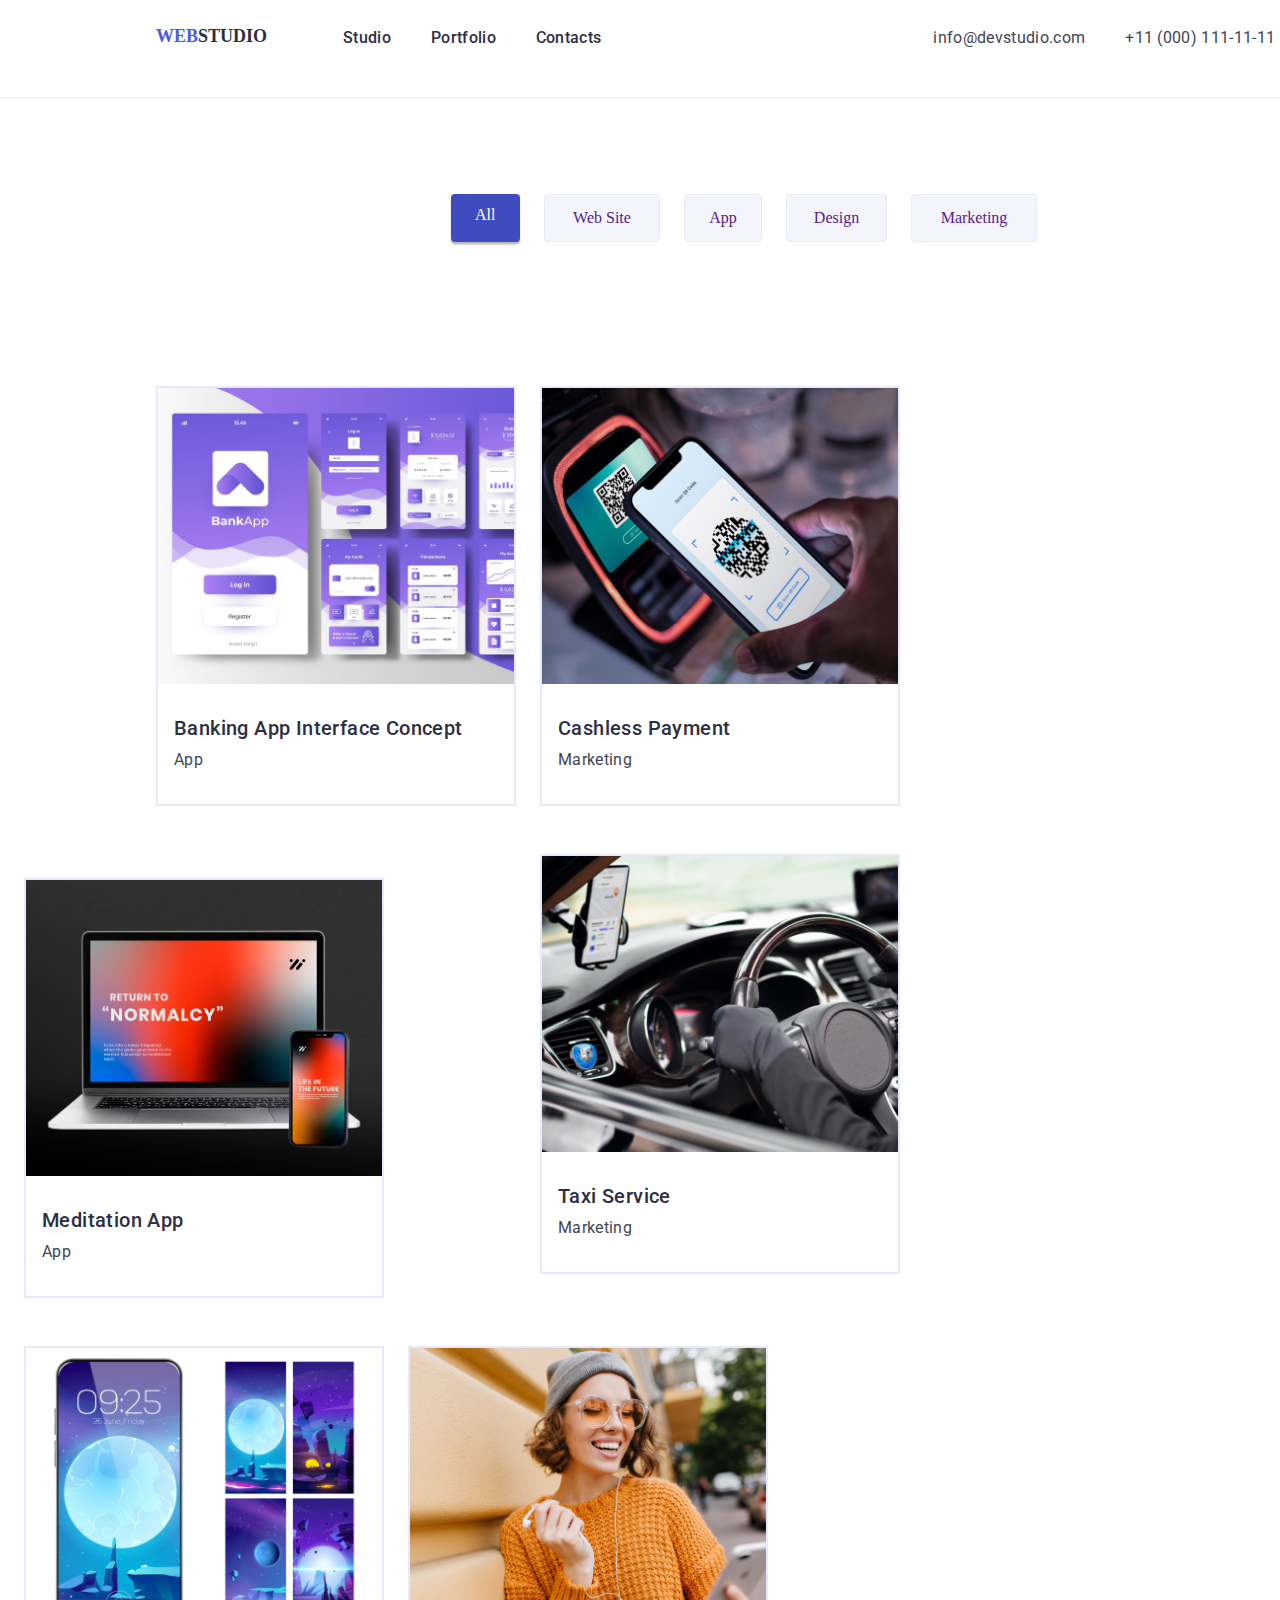
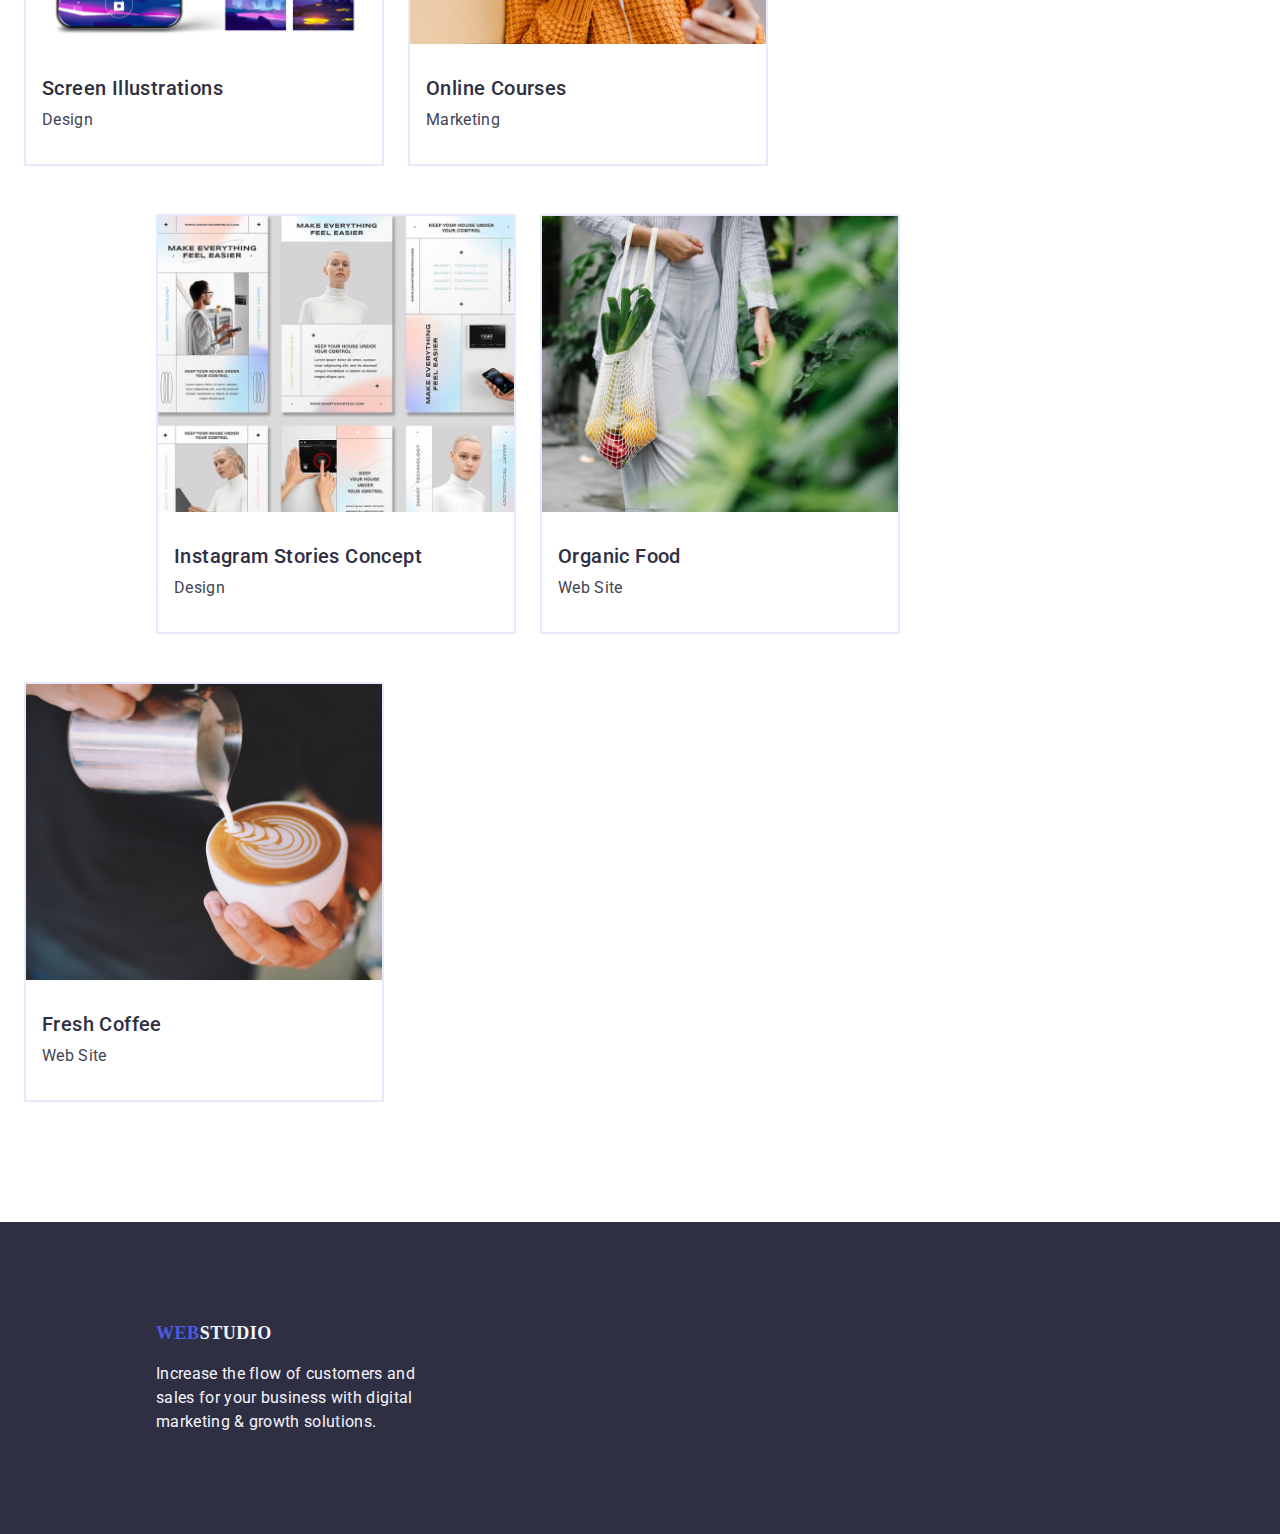
==== portfolio.html @ 9c075575 "w" ====
<!DOCTYPE html>
<html lang="en">
  <head>
    <meta charset="UTF-8" />
    <meta http-equiv="X-UA-Compatible" content="IE=edge" />
    <meta name="viewport" content="width=device-width, initial-scale=1.0" />
    <link rel="stylesheet" href="dropToNormal.css" />
    <link rel="stylesheet" href="style.css" />
    <link rel="preconnect" href="https://fonts.googleapis.com">
    <link rel="preconnect" href="https://fonts.gstatic.com" crossorigin>
    <link href="https://fonts.googleapis.com/css2?family=Roboto:wght@400;700&display=swap" rel="stylesheet">

    <title>Portfolio</title>
  </head>
  <body>
    <header>
      <nav class="nav-up">
        <ul class="horisontal-ul">
          <li><a href="./index.html" class="web-up">WEB</a></li>
          <li><a href="./index.html" class="nav-web-studio">STUDIO</a></li>
          <li><a href="" class="nav-studio">Studio</a></li>
          <li><a href="portfolio.html" class="nav-items">Portfolio</a></li>
          <li><a href="" class="nav-items">Contacts</a></li>
          <li>
            <a href="mailto:info@devstudio.com" class="nav-info"
              >info@devstudio.com</a
            >
          </li>
          <li>
            <a href="tel:+110001111111" class="nav-number"
              >+11 (000) 111-11-11</a
            >
          </li>
        </ul>
      </nav>
    </header>
    <main>
      <nav>
        <ul class="horisontal-ul portfolio-main-ul">
          <li>
            <button class="portfolio-main-ul-items">
              <a
                href=""
                class="portfolio-main-ul-firstitem portfolio-main-ul-firstbutton"
                >All</a
              >
            </button>
          </li>
          <li>
            <button class="portfolio-main-ul-items">
              <a href="" class="portfolio-main-ul-secondbutton">Web Site </a>
            </button>
          </li>
          <li>
            <button class="portfolio-main-ul-items">
              <a href="" class="portfolio-main-ul-thirdbutton">App</a>
            </button>
          </li>
          <li>
            <button class="portfolio-main-ul-items">
            <a href="" class="portfolio-main-ul-forthbutton">Design</a></li>
            </button>
            
          <li>
            <button class="portfolio-main-ul-items">
                <a href="" class="portfolio-main-ul-fifthbutton">Marketing</a>
            </button>
            </li>
        </ul>
      </nav>
    
      <section class="portfolio-main-section">
        <div class="portfolio-main-section-cont">
            <div class="portfolio-main-section-ul2-div1 portfolio-main-section-ul2-di">
                    <img src="images/portfolio-img/img.jpg" alt="">
                    <h3 class="portfolio-main-ul2-h3">
                            Banking App Interface Concept
                    </h3>
                    <p class="portfolio-main-ul2-p1">App</p>
                </div>
            
                <div class="portfolio-main-section-ul2-div portfolio-main-section-ul2-di">
                    <img src="images/portfolio-img/img (1).jpg" alt="">
                    <h3 class="portfolio-main-ul2-h3">
                            Cashless Payment
                    </h3>
                    <p class="portfolio-main-ul2-p1">Marketing</p>
                </div>
            
                <div class="portfolio-main-section-ul2-div portfolio-main-section-ul2-di">
                    <img src="images/portfolio-img/img (2).jpg" alt="">
                    <h3 class="portfolio-main-ul2-h3">
                            Meditation App
                    </h3>
                    <p class="portfolio-main-ul2-p1">App</p>
                </div>
            
                <div class="portfolio-main-section-ul2-div1 portfolio-main-section-ul2-di portfolio-main-section-ul2-last6">
                    <img src="images/portfolio-img/img (3).jpg" alt="">
                    <h3 class="portfolio-main-ul2-h3">
                            Taxi Service
                    </h3>
                    <p class="portfolio-main-ul2-p1">Marketing</p>
                </div>
            
                <div class="portfolio-main-section-ul2-div portfolio-main-section-ul2-di portfolio-main-section-ul2-last6">
                    <img src="images/portfolio-img/img (4).jpg" alt="">
                    <h3 class="portfolio-main-ul2-h3">
                            Screen Illustrations
                    </h3>
                    <p class="portfolio-main-ul2-p1">Design</p>
                </div>
            
                <div class="portfolio-main-section-ul2-div portfolio-main-section-ul2-di portfolio-main-section-ul2-last6">
                    <img src="images/portfolio-img/img (5).jpg" alt="">
                    <h3 class="portfolio-main-ul2-h3">
                            Online Courses
                    </h3>
                    <p class="portfolio-main-ul2-p1">Marketing</p>
                </div>
            
                <div class="portfolio-main-section-ul2-div1 portfolio-main-section-ul2-di portfolio-main-section-ul2-last6">
                    <img src="images/portfolio-img/img (6).jpg" alt="">
                    <h3 class="portfolio-main-ul2-h3">
                            Instagram Stories Concept
                    </h3>
                    <p class="portfolio-main-ul2-p1">Design</p>
                </div>
            
                <div class="portfolio-main-section-ul2-div portfolio-main-section-ul2-di portfolio-main-section-ul2-last6">
                    <img src="images/portfolio-img/img (7).jpg" alt="">
                    <h3 class="portfolio-main-ul2-h3">
                            Organic Food
                    </h3>
                    <p class="portfolio-main-ul2-p1">Web Site</p>
                </div>
            
                <div class="portfolio-main-section-ul2-div portfolio-main-section-ul2-di portfolio-main-section-ul2-last6 portfolio-main-section-ul2-last">
                    <img src="images/portfolio-img/img (8).jpg" alt="">
                    <h3 class="portfolio-main-ul2-h3">
                            Fresh Coffee
                    </h3>
                    <p class="portfolio-main-ul2-p1">Web Site</p>
                </div>
        </div>
                
      </section>
    </main>
    <!-- =============== FOOTER ================== -->
    <footer class="footer">
        <div class="footer-div">
            <a class="link logo" href="./index.html"
        >Web<span class="footer-logo-text">Studio</span></a
      >
      <p class="footer-text">
        Increase the flow of customers and sales for your business with digital
        marketing & growth solutions.
      </p>
        </div>
      
    </footer>
    <!-- =============== /FOOTER ================== -->
  </body>
</html>
---- dropToNormal.css ----
* {
  padding: 0px;
  margin: 0px;
  border: none;
}

*,
*::before,
*::after {
  box-sizing: border-box;
}

:focus,
:active {
  /*outline: none;*/
}

a:focus,
a:active {
  /* outline: none;*/
}

/* Links */

a,
a:link,
a:visited {
  /* color: inherit; */
  text-decoration: none;
  /* display: inline-block; */
}

a:hover {
  /* color: inherit; */
  text-decoration: none;
}

/* Common */

aside,
nav,
footer,
header,
section,
main {
  display: block;
}

h1,
h2,
h3,
h4,
h5,
h6,
p {
  font-size: inherit;
  font-weight: inherit;
}

ul,
ul li {
  list-style: none;
}

img {
  vertical-align: top;
}

img,
svg {
  max-width: 100%;
  height: auto;
}

address {
  font-style: normal;
}

/* Form */

input,
textarea,
button,
select {
  font-family: inherit;
  font-size: inherit;
  color: inherit;
  background-color: transparent;
}

input::-ms-clear {
  display: none;
}

button,
input[type="submit"] {
  display: inline-block;
  box-shadow: none;
  background-color: transparent;
  background: none;
  cursor: pointer;
}

input:focus,
input:active,
button:focus,
button:active {
  outline: none;
}

button::-moz-focus-inner {
  padding: 0;
  border: 0;
}

label {
  cursor: pointer;
}

legend {
  display: block;
}
---- style.css ----
* {
  box-sizing: border-box;
}

.nav-up {
  margin-top: 25.5px;
  height: 72px;
  border-bottom: 1px solid #e7e9fc;
}

.horisontal-ul {
  list-style-type: none;
  display: flex;
}

.web-up {
  margin-left: 156px;
  font-family: "Raleway";
  font-style: normal;
  font-weight: 800;
  font-size: 18px;
  line-height: 21px;
  color: #4d5ae5;
}

.nav-studio {
  margin-left: 76px;
  font-family: "Roboto";
  font-style: normal;
  font-weight: 500;
  font-size: 16px;
  line-height: 24px;
  letter-spacing: 0.02em;
  color: #2e2f42;
}

.nav-items {
  margin-left: 40px;
  font-family: "Roboto";
  font-style: normal;
  font-weight: 500;
  font-size: 16px;
  line-height: 24px;
  letter-spacing: 0.02em;
  color: #2e2f42;
}
.nav-items:active {
  color: #404bbf;
}

.nav-info {
  margin-left: 332px;
  font-family: "Roboto";
  font-style: normal;
  font-weight: 400;
  font-size: 16px;
  line-height: 24px;
  color: #434455;
  letter-spacing: 0.02em;
}

.nav-number {
  margin-left: 40px;
  font-family: "Roboto";
  font-style: normal;
  font-weight: 400;
  font-size: 16px;
  line-height: 24px;
  color: #434455;
  letter-spacing: 0.02em;
}

.nav-web-studio {
  font-family: "Raleway";
  font-style: normal;
  font-weight: 800;
  font-size: 18px;
  line-height: 21px;
  color: #2e2f42;
}
.nav-web-studio:active {
  color: #404bbf;
}

.main-section {
  height: 600px;
  background-image: url(images/people-office\ 1.png);

  display: flex;
  justify-content: center;
  align-items: center;
  flex-direction: column;
}

.main-section-h1 {
  color: white;
  font-family: "Roboto";
  font-style: normal;
  font-weight: 700;
  font-size: 56px;
  line-height: 60px;
  width: 496px;
  height: 120px;
  text-align: center;
  letter-spacing: 0.02em;
}

.main-section-button {
  font-family: "Roboto";
  font-style: normal;
  font-weight: 500;
  font-size: 16px;
  line-height: 24px;
  color: #ffffff;
  background-color: #4d5ae5;
  width: 169px;
  height: 56px;
  margin-top: 48px;
  letter-spacing: 0.04em;
}
.main-section-button:hover {
  background-color: #404bbf;
}

.section2-ul {
  list-style-type: none;
  display: flex;
}

.section2 {
  margin-top: 120px;
}

.section2-h3 {
  font-family: "Roboto";
  font-style: normal;
  font-weight: 700;
  font-size: 20px;
  line-height: 24px;

  letter-spacing: 0.02em;

  color: #2e2f42;
}

.section2-p {
  width: 264px;
  height: 72px;

  font-family: "Roboto";
  font-style: normal;
  font-weight: 400;
  font-size: 16px;
  line-height: 24px;

  letter-spacing: 0.02em;

  color: #434455;
}

.section2-first {
  margin-left: 156px;
}

.section2-second-items {
  margin-left: 24px;
}

.section3-h2 {
  font-family: "Roboto";
  font-style: normal;
  font-weight: 700;
  font-size: 36px;
  line-height: 40px;

  margin-top: 120px;
  text-align: center;
  letter-spacing: 0.02em;
  text-transform: capitalize;

  color: #2e2f42;
}

.section3 {
  height: 600px;
}

.section3-ul {
  list-style-type: none;
  display: flex;
  margin-top: 72px;
}

.section3-ul-img1 {
  margin-left: 156px;
}

.section3-ul-img2 {
  margin-left: 24px;
}

.section3-ul-img3 {
  margin-left: 24px;
}

.section4 {
  background-color: #f4f4fd;
  height: 723px;
}

.section4-mydiv {
  display: flex;
  justify-content: center;
}

.section4-h2 {
  font-family: "Roboto";
  font-style: normal;
  font-weight: 700;
  font-size: 36px;
  line-height: 40px;

  padding-top: 120px;
  text-align: center;
  letter-spacing: 0.02em;
  text-transform: capitalize;

  color: #2e2f42;
}

.section4-ul {
  list-style-type: none;
  display: flex;
}

.section4-ul-back1 {
  margin-left: 24px;
  margin-top: 72px;
  align-items: center;
  box-shadow: 0px 1px 6px rgba(46, 47, 66, 0.08),
    0px 1px 1px rgba(46, 47, 66, 0.16), 0px 2px 1px rgba(46, 47, 66, 0.08);
  border-radius: 0px 0px 4px 4px;
}
.section4-ul-name {
  margin-top: 32px;
  width: 134px;
  height: 24px;
  text-align: center;
  font-family: "Roboto";
  font-style: normal;
  font-weight: 500;
  font-size: 20px;
  line-height: 24px;

  letter-spacing: 0.02em;

  color: #2e2f42;
}

.section4-title {
  margin-top: 8px;
  text-align: center;
}

.section4-ul-title2 {
  margin-left: 84px;
  margin-top: 8px;
}
.section4-ul-title3 {
  margin-left: 118.5px;
  margin-top: 8px;
}

.section4-ul-back1 {
  display: flex;
  flex-direction: column;
  margin-top: 72px;
  width: 264px;
  height: 380px;
  background-color: WHITE;
}

.portfolio-main-ul-items {
  margin-left: 24px;
  margin-top: 96px;
  margin-bottom: 72px;
}

.portfolio-main-ul-firstitem {
  margin-left: 427px;
}

.portfolio-main-ul-firstbutton {
  display: flex;
  flex-direction: row;
  align-items: flex-start;
  padding: 12px 24px;

  width: 69px;
  height: 48px;

  color: white;

  background: #404bbf;
  box-shadow: 0px 3px 1px rgba(0, 0, 0, 0.1), 0px 2px 1px rgba(0, 0, 0, 0.08),
    0px 2px 2px rgba(0, 0, 0, 0.12);
  border-radius: 4px;
}

.portfolio-main-ul-secondbutton {
  box-sizing: border-box;

  display: flex;
  flex-direction: row;
  justify-content: center;
  align-items: center;
  padding: 12px 24px;

  width: 116px;
  height: 48px;

  background: #f4f4fd;

  border: 1px solid #e7e9fc;
  border-radius: 4px;
}

.portfolio-main-ul-thirdbutton {
  box-sizing: border-box;

  /* Auto layout */

  display: flex;
  flex-direction: row;
  justify-content: center;
  align-items: center;
  padding: 12px 24px;

  width: 78px;
  height: 48px;

  /* CLOUD */

  background: #f4f4fd;
  /* CORNFLOWER */

  border: 1px solid #e7e9fc;
  border-radius: 4px;
}

.portfolio-main-ul-forthbutton {
  box-sizing: border-box;

  /* Auto layout */

  display: flex;
  flex-direction: row;
  justify-content: center;
  align-items: center;
  padding: 12px 24px;

  width: 101px;
  height: 48px;

  /* CLOUD */

  background: #f4f4fd;
  /* CORNFLOWER */

  border: 1px solid #e7e9fc;
  border-radius: 4px;
}

.portfolio-main-ul-fifthbutton {
  box-sizing: border-box;

  /* Auto layout */

  display: flex;
  flex-direction: row;
  justify-content: center;
  align-items: center;
  padding: 12px 24px;

  width: 126px;
  height: 48px;

  /* CLOUD */

  background: #f4f4fd;
  /* CORNFLOWER */

  border: 1px solid #e7e9fc;
  border-radius: 4px;
}

.portfolio-main-ul2 {
  display: flex;
  list-style-type: none;
}

.portfolio-main-ul2-h3 {
  width: 290px;
  height: 24px;

  margin-top: 32px;
  margin-left: 16px;
  font-family: "Roboto";
  font-style: normal;
  font-weight: 500;
  font-size: 20px;
  line-height: 24px;

  letter-spacing: 0.02em;

  color: #2e2f42;
}

.portfolio-main-section-ul2-div1 {
  margin-left: 156px;
  margin-top: 72px;
  border: 2px solid #e7e9fc;
}
.portfolio-main-section-ul2-div {
  border: 2px solid #e7e9fc;
  margin-left: 24px;
  margin-top: 72px;
}

.portfolio-main-ul2-p1 {
  width: 65px;
  height: 24px;

  margin-top: 8px;
  margin-left: 16px;
  font-family: "Roboto";
  font-style: normal;
  font-weight: 400;
  font-size: 16px;
  line-height: 24px;

  letter-spacing: 0.02em;

  color: #434455;
}

.portfolio-main-section-cont {
  display: flex;
  flex-wrap: wrap;
  flex-shrink: 0;
}

.portfolio-main-section-ul2-di {
  width: 360px;
  height: 420px;
}

.portfolio-main-section-ul2-last6 {
  margin-top: 48px;
}

.portfolio-main-section-ul2-last {
  margin-bottom: 120px;
}

.footer {
  height: 312px;
  background-color: #2e2f42;
}
.link {
  color: #4d5ae5;
}

.footer-logo-text {
  font-family: "Raleway", sans-serif;
  font-weight: 800;
  font-size: 18px;
  line-height: 1.17;
  display: flex;
  align-items: center;
  letter-spacing: 0.03em;
  text-transform: uppercase;
  color: #f4f4fd;
}

.footer-text {
  font-family: inherit;
  font-weight: 400;
  font-size: 16px;
  line-height: 1.5;
  letter-spacing: 0.02em;
  color: #f4f4fd;
}

.footer-div {
  display: flex;
  flex-direction: column;
}
.link {
  margin-top: 101.5px;
  margin-left: 156px;
  display: inline-block;
  font-family: "Raleway";
  font-style: normal;
  font-weight: 800;
  font-size: 18px;
  line-height: 21px;

  display: flex;
  align-items: center;
  letter-spacing: 0.03em;
  text-transform: uppercase;

  color: #4d5ae5;
}

.footer-logo-text {
  font-family: "Raleway";
  font-style: normal;
  font-weight: 800;
  font-size: 18px;
  line-height: 21px;
  /* identical to box height, or 117% */

  display: flex;
  align-items: center;
  letter-spacing: 0.03em;
  text-transform: uppercase;

  /* CLOUD */

  color: #f4f4fd;
}

.footer-text {
  margin-left: 156px;
  font-family: "Roboto";
  font-style: normal;
  font-weight: 400;
  font-size: 16px;
  line-height: 24px;
  /* or 150% */
  width: 264px;
  height: 72px;

  letter-spacing: 0.02em;

  /* CLOUD */

  color: #f4f4fd;
  margin-top: 17.5px;
}
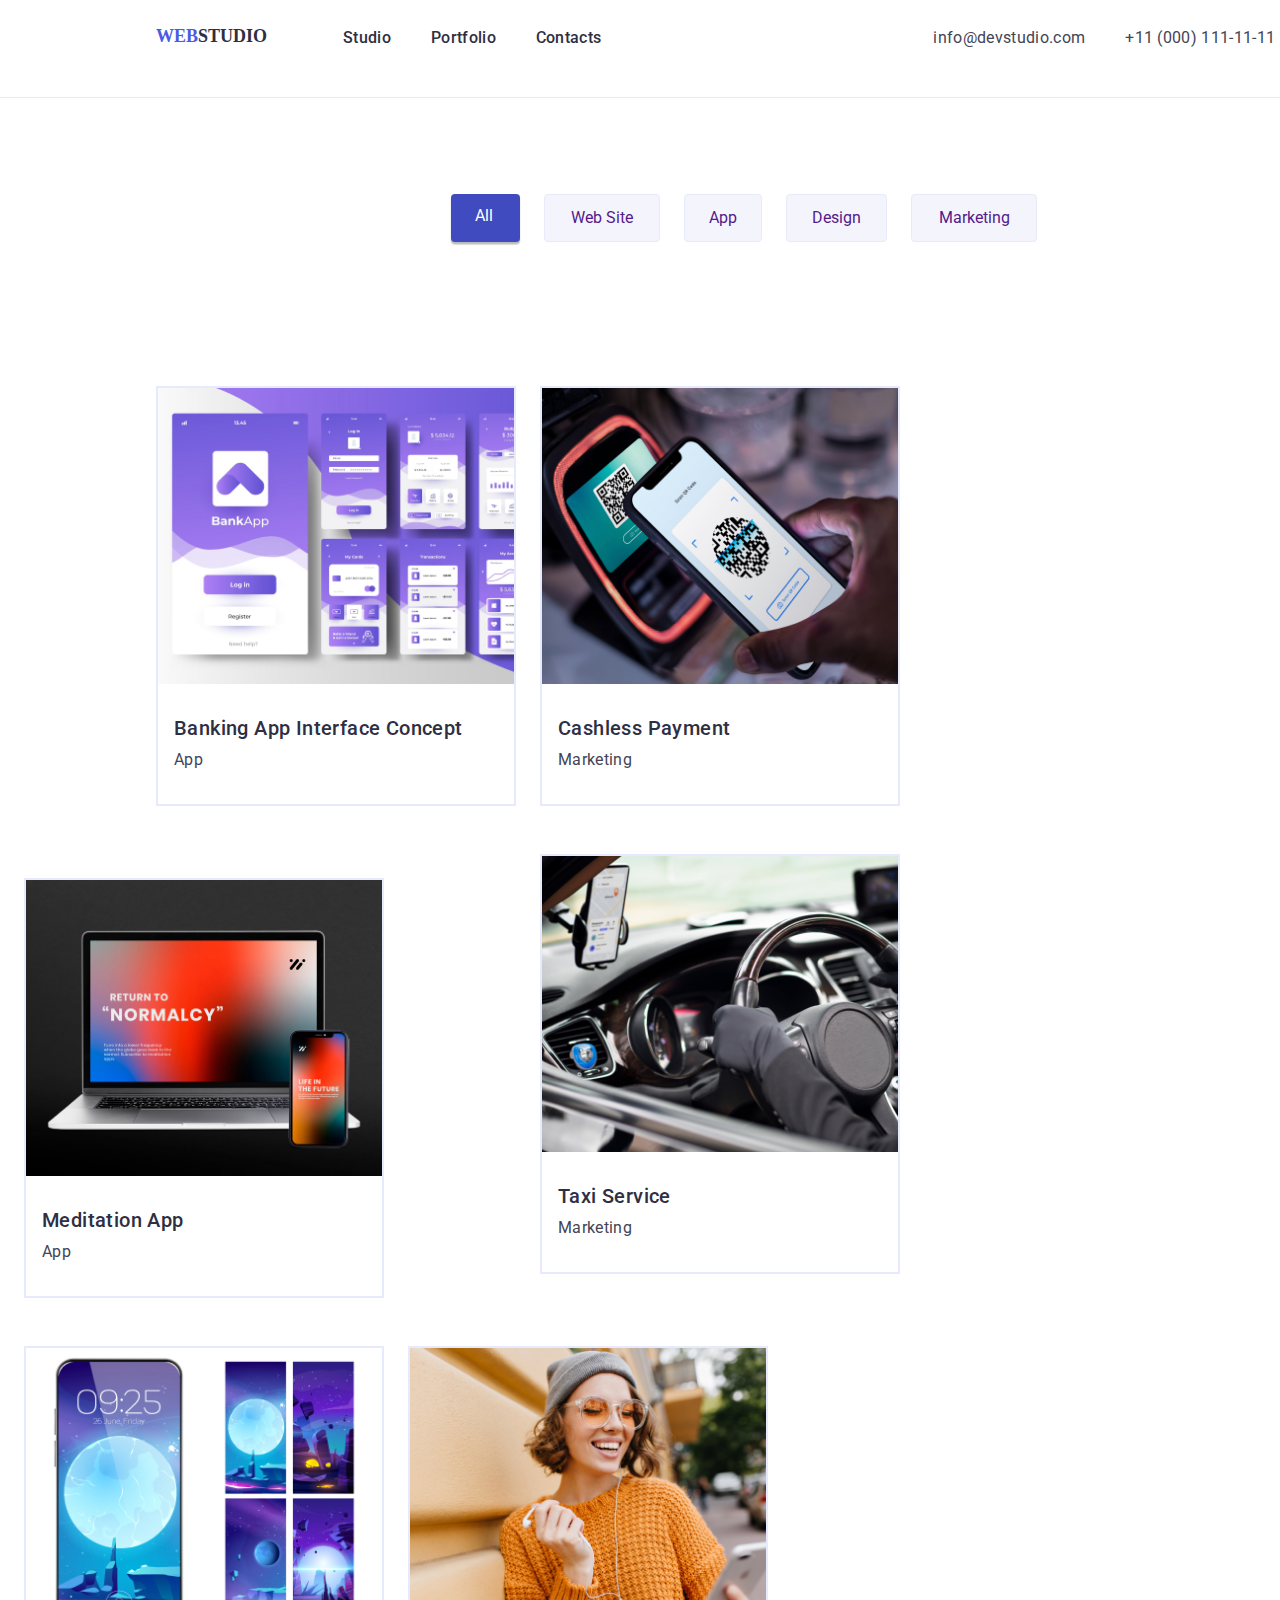
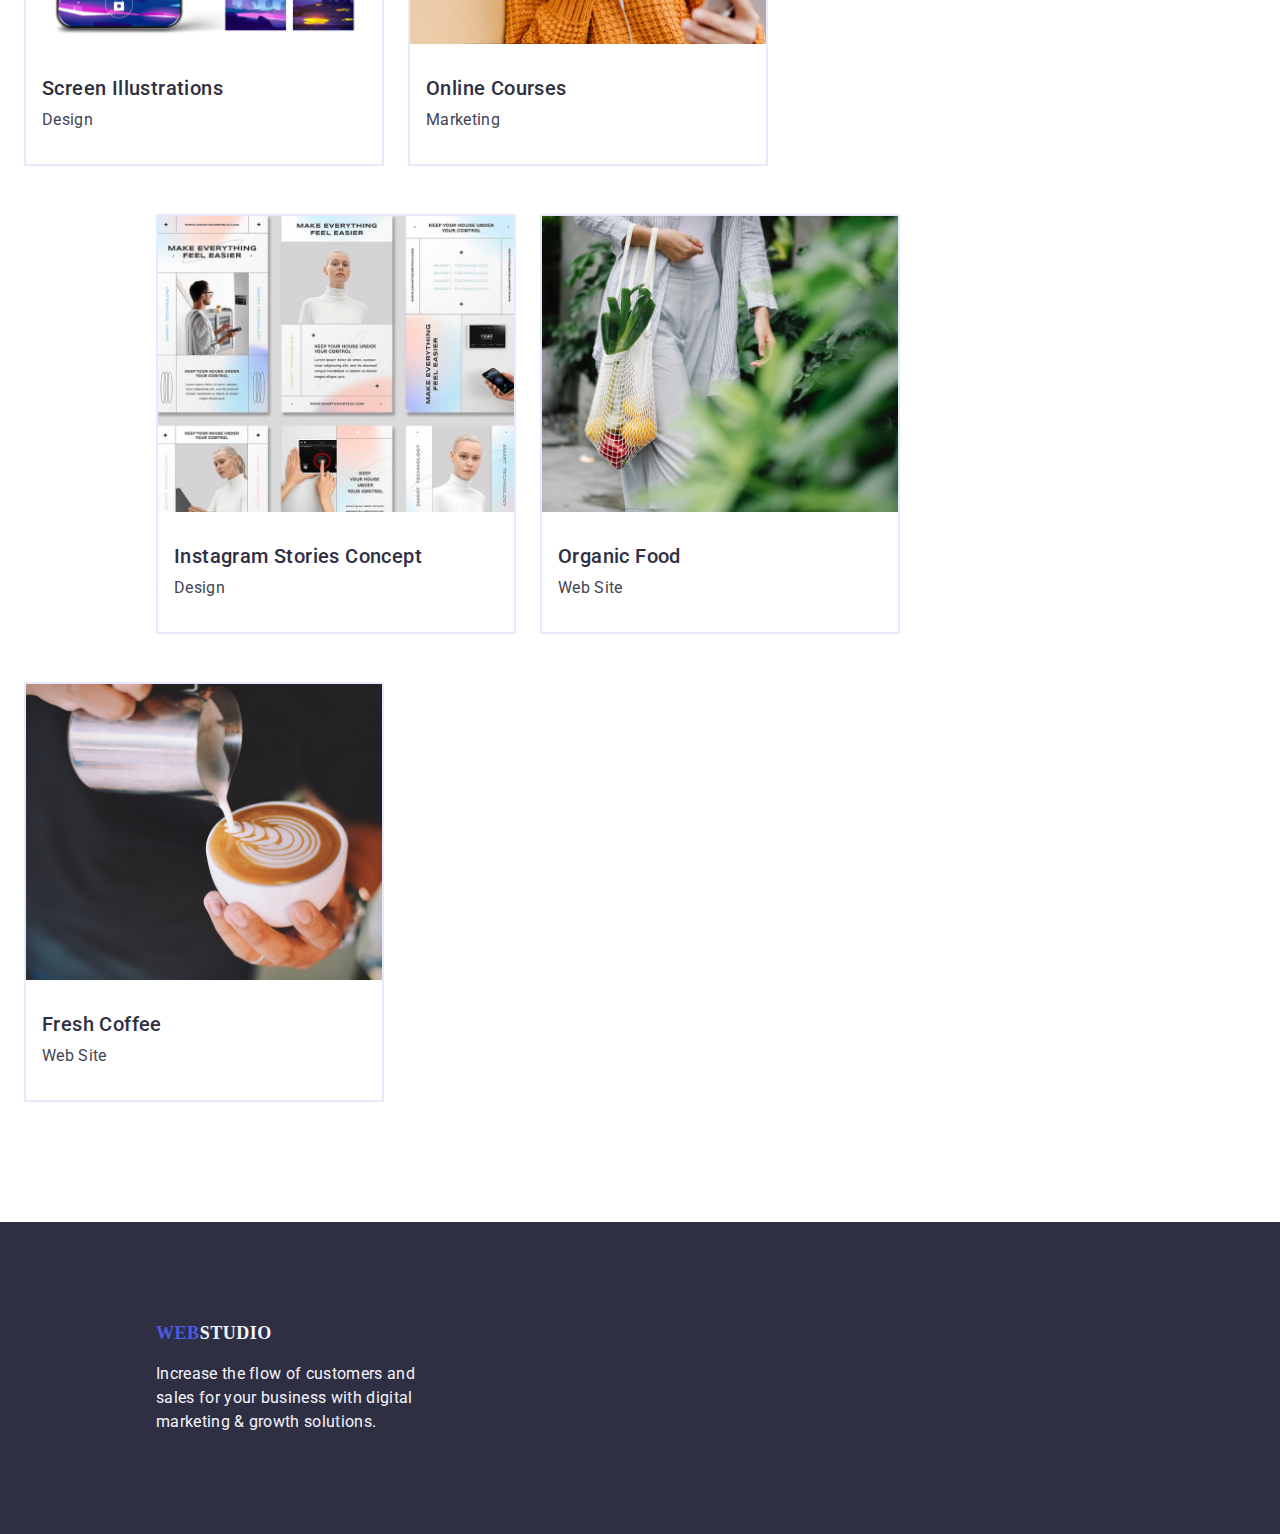
==== commit 178a643b: "Changes" ====
--- a/portfolio.html
+++ b/portfolio.html
@@ -37,7 +37,7 @@
     <main>
       <nav>
         <ul class="horisontal-ul portfolio-main-ul">
-          <li>
+          <li class="">
             <button class="portfolio-main-ul-items">
               <a
                 href=""
--- a/style.css
+++ b/style.css
@@ -1,5 +1,21 @@
 * {
   box-sizing: border-box;
+}
+
+:root {
+  --primary-text-color: #2e2f42;
+  --secondary-text-color: #434455;
+  --light-text-color: #fff;
+  --cloud-text-color: #f4f4fd;
+
+  --primary-bg-color: #fff;
+  --secondary-bg-color: #2e2f42;
+  --cloud-bg-color: #f4f4fd;
+}
+body {
+  font-family: "Roboto", sans-serif;
+  color: var(--secondary-text-color);
+  background-color: var(--primary-bg-color);
 }
 
 .nav-up {
@@ -8,9 +24,9 @@
   border-bottom: 1px solid #e7e9fc;
 }
 
-.horisontal-ul {
-  list-style-type: none;
-  display: flex;
+ul {
+  display: flex;
+  list-style: none;
 }
 
 .web-up {
@@ -286,6 +302,28 @@
   margin-bottom: 72px;
 }
 
+.portfolio-main-ul-firstbutton:hover {
+  color: white;
+  background-color: #404bbf;
+}
+.portfolio-main-ul-secondbutton:hover {
+  color: white;
+  background-color: #404bbf;
+}
+.portfolio-main-ul-thirdbutton:hover {
+  color: white;
+
+  background-color: #404bbf;
+}
+.portfolio-main-ul-forthbutton:hover {
+  color: white;
+  background-color: #404bbf;
+}
+.portfolio-main-ul-fifthbutton:hover {
+  color: white;
+  background-color: #404bbf;
+}
+
 .portfolio-main-ul-firstitem {
   margin-left: 427px;
 }
@@ -392,11 +430,6 @@
 
   border: 1px solid #e7e9fc;
   border-radius: 4px;
-}
-
-.portfolio-main-ul2 {
-  display: flex;
-  list-style-type: none;
 }
 
 .portfolio-main-ul2-h3 {
@@ -520,15 +553,12 @@
   font-weight: 800;
   font-size: 18px;
   line-height: 21px;
-  /* identical to box height, or 117% */
 
   display: flex;
   align-items: center;
   letter-spacing: 0.03em;
   text-transform: uppercase;
 
-  /* CLOUD */
-
   color: #f4f4fd;
 }
 
@@ -539,14 +569,12 @@
   font-weight: 400;
   font-size: 16px;
   line-height: 24px;
-  /* or 150% */
+
   width: 264px;
   height: 72px;
 
   letter-spacing: 0.02em;
 
-  /* CLOUD */
-
   color: #f4f4fd;
   margin-top: 17.5px;
 }
